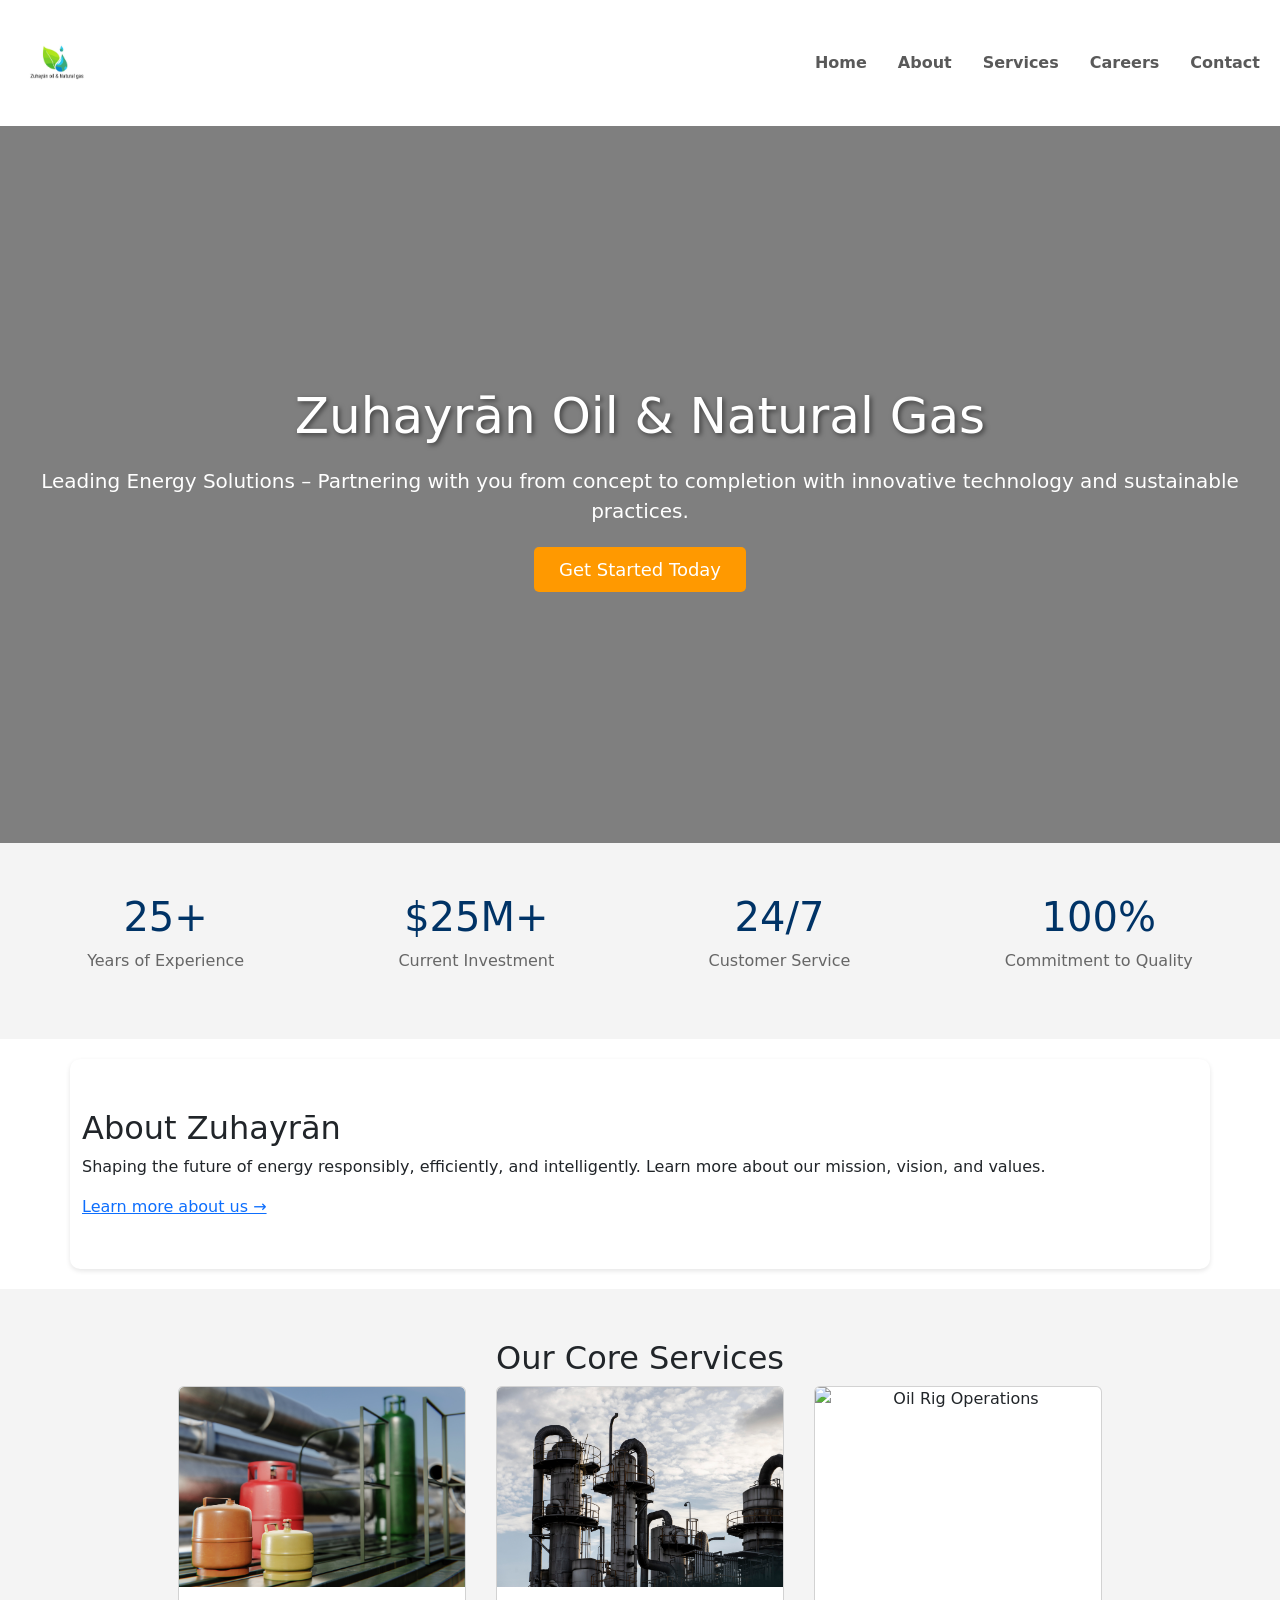
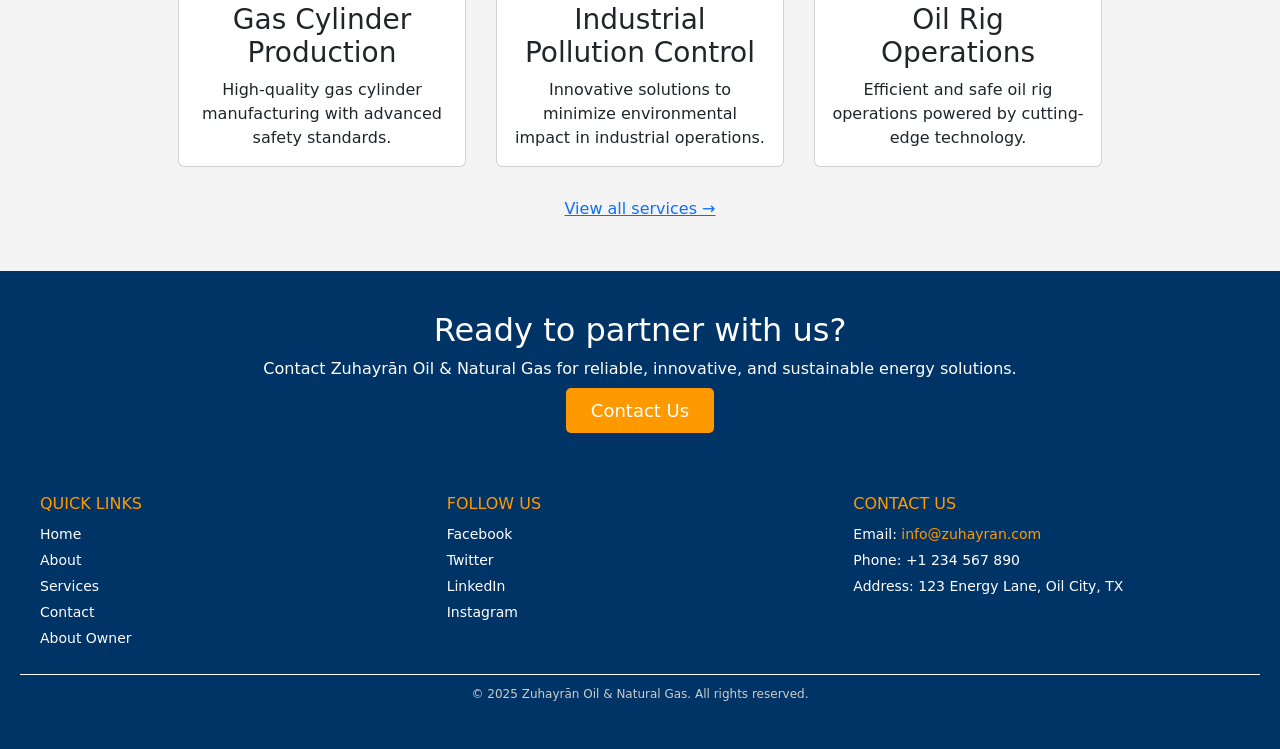
==== index.html @ 7c92bc6f "Initial website commit" ====
<!doctype html>
<html lang="en">
  <head>
    <meta charset="UTF-8" />
    <meta name="viewport" content="width=device-width, initial-scale=1.0" />
    <title>Zuhayrān Oil & Natural Gas - Leading Energy Solutions</title>
    <link rel="stylesheet" href="main/styles.css" />
    <link
      href="https://cdn.jsdelivr.net/npm/bootstrap@5.3.0/dist/css/bootstrap.min.css"
      rel="stylesheet"
    />
    <script src="https://cdn.jsdelivr.net/npm/bootstrap@5.3.0/dist/js/bootstrap.bundle.min.js"></script>
    <style>
      /* Hamburger menu animation */
      .navbar-toggler {
        border: none !important;
        padding: 4px;
        width: 40px;
        height: 40px;
        position: relative;
        transition: all 0.3s ease;
      }

      .navbar-toggler:focus {
        box-shadow: none !important;
        outline: none;
      }

      .navbar-toggler-icon {
        background-image: none !important;
        position: relative;
        display: inline-block;
        width: 30px;
        height: 3px;
        background-color: black;
        transition: all 0.3s ease;
        vertical-align: middle;
      }

      .navbar-toggler-icon::before,
      .navbar-toggler-icon::after {
        content: "";
        position: absolute;
        left: 0;
        width: 30px;
        height: 3px;
        background-color: black;
        transition: all 0.3s ease;
      }

      .navbar-toggler-icon::before {
        top: -10px;
      }

      .navbar-toggler-icon::after {
        top: 10px;
      }

      /* X animation when menu is open */
      .navbar-toggler[aria-expanded="true"] .navbar-toggler-icon {
        background-color: transparent;
      }

      .navbar-toggler[aria-expanded="true"] .navbar-toggler-icon::before {
        top: 0;
        transform: rotate(45deg);
      }

      .navbar-toggler[aria-expanded="true"] .navbar-toggler-icon::after {
        top: 0;
        transform: rotate(-45deg);
      }

      /* Responsive nav */
      .nav-container {
        flex-wrap: wrap;
      }
      .nav-toggle {
        display: none;
        background: none;
        border: none;
        font-size: 2em;
        color: #003366;
        margin-left: auto;
      }
      @media (max-width: 900px) {
        .nav-container {
          flex-direction: column;
          align-items: flex-start;
        }
        nav ul {
          flex-direction: column;
          gap: 0;
          width: 100%;
          display: none;
          background: #003366;
          margin-top: 10px;
        }
        nav ul.show {
          display: flex;
        }
        nav ul li {
          width: 100%;
        }
        nav ul li a {
          display: block;
          padding: 12px 20px;
          border-radius: 0;
        }
        .nav-toggle {
          display: block;
        }
      }
      /* Responsive footer */
      @media (max-width: 900px) {
        .footer-container {
          flex-direction: column;
          align-items: center;
          gap: 30px;
        }
        .footer-links,
        .footer-socials,
        .footer-contact {
          min-width: 0;
          width: 100%;
          text-align: center;
        }
      }
      @media (max-width: 600px) {
        .container,
        .services,
        .stats,
        .about-grid,
        .gallery,
        .contact,
        .footer-container {
          padding-left: 5px !important;
          padding-right: 5px !important;
        }
        .header-top {
          font-size: 12px;
        }
      }
      .nav-link {
        font-weight: bold;
      }
    </style>
  </head>
  <body>
    <nav class="navbar navbar-expand-lg navbar-light" style="background: white">
      <div class="container-fluid">
        <a class="navbar-brand logo" href="index.html"
          ><img src="logo/z logo.jpeg" alt="Zuhayrān" height="100"
        /></a>
        <button
          class="navbar-toggler"
          type="button"
          data-bs-toggle="collapse"
          data-bs-target="#mainNavbar"
          aria-controls="mainNavbar"
          aria-expanded="false"
          aria-label="Toggle navigation"
        >
          <span class="navbar-toggler-icon"></span>
        </button>
        <div class="collapse navbar-collapse" id="mainNavbar">
          <ul class="navbar-nav ms-auto mb-2 mb-lg-0">
            <li class="nav-item">
              <a class="nav-link" href="index.html">Home</a>
            </li>
            <li class="nav-item">
              <a class="nav-link" href="about.html">About</a>
            </li>
            <li class="nav-item">
              <a class="nav-link" href="services.html">Services</a>
            </li>
            <li class="nav-item">
              <a class="nav-link" href="careers.html">Careers</a>
            </li>
            <li class="nav-item">
              <a class="nav-link" href="contact.html">Contact</a>
            </li>
          </ul>
        </div>
      </div>
    </nav>
    <main>
      <!-- Hero Section -->
      <section
        id="home"
        class="hero"
        style="
          background: url(&quot;img/field-with-oil-pump-jacks-surrounded-by-greenery-cloudy-sky-sunlight.jpg&quot;)
            no-repeat center center/cover;
        "
      >
        <div class="hero-content">
          <h1>Zuhayrān Oil & Natural Gas</h1>
          <p>
            Leading Energy Solutions – Partnering with you from concept to
            completion with innovative technology and sustainable practices.
          </p>
          <a href="contact.html" class="cta-button">Get Started Today</a>
        </div>
      </section>

      <!-- Stats Section -->
      <section class="stats">
        <div class="stats-container">
          <div class="stat-item">
            <h3>25+</h3>
            <p>Years of Experience</p>
          </div>
          <div class="stat-item">
            <h3>$25M+</h3>
            <p>Current Investment</p>
          </div>
          <div class="stat-item">
            <h3>24/7</h3>
            <p>Customer Service</p>
          </div>
          <div class="stat-item">
            <h3>100%</h3>
            <p>Commitment to Quality</p>
          </div>
        </div>
      </section>

      <!-- About Preview -->
      <section class="about-preview container">
        <h2>About Zuhayrān</h2>
        <p>
          Shaping the future of energy responsibly, efficiently, and
          intelligently. Learn more about our mission, vision, and values.
        </p>
        <a href="about.html" class="cta-link">Learn more about us &rarr;</a>
      </section>

      <!-- Services Overview -->
      <section class="services-overview services">
        <h2>Our Core Services</h2>
        <div
          class="services-grid"
          style="
            display: flex;
            gap: 30px;
            flex-wrap: wrap;
            justify-content: center;
          "
        >
          <div class="card" style="width: 18rem; overflow: hidden">
            <img
              src="img/3d-rendering-gas-cylinder.jpg"
              class="card-img-top"
              alt="Gas Cylinder"
              style="height: 200px; object-fit: cover"
            />
            <div class="card-body">
              <h3 class="card-title">Gas Cylinder Production</h3>
              <p class="card-text">
                High-quality gas cylinder manufacturing with advanced safety
                standards.
              </p>
            </div>
          </div>
          <div class="card" style="width: 18rem; overflow: hidden">
            <img
              src="img/pollution-industry-exterior-daylight.jpg"
              class="card-img-top"
              alt="Industrial Pollution Control"
              style="height: 200px; object-fit: cover"
            />
            <div class="card-body">
              <h3 class="card-title">Industrial Pollution Control</h3>
              <p class="card-text">
                Innovative solutions to minimize environmental impact in
                industrial operations.
              </p>
            </div>
          </div>
          <div class="card" style="width: 18rem; overflow: hidden">
            <img
              src="img/worker-oil-rig-sunset-created-with-generative-ai-technology.jpg"
              class="card-img-top"
              alt="Oil Rig Operations"
              style="height: 200px; object-fit: cover"
            />
            <div class="card-body">
              <h3 class="card-title">Oil Rig Operations</h3>
              <p class="card-text">
                Efficient and safe oil rig operations powered by cutting-edge
                technology.
              </p>
            </div>
          </div>
        </div>
        <a
          href="services.html"
          class="cta-link"
          style="display: block; margin-top: 30px"
          >View all services &rarr;</a
        >
      </section>

      <!-- Contact CTA -->
      <section
        class="contact-cta"
        style="
          background: #003366;
          color: #fff;
          text-align: center;
          padding: 40px 20px;
        "
      >
        <h2>Ready to partner with us?</h2>
        <p>
          Contact Zuhayrān Oil & Natural Gas for reliable, innovative, and
          sustainable energy solutions.
        </p>
        <a href="contact.html" class="cta-button" style="margin-top: 20px"
          >Contact Us</a
        >
      </section>
    </main>
    <footer>
      <div class="footer-container">
        <div class="footer-links">
          <h4>Quick Links</h4>
          <ul>
            <li><a href="index.html">Home</a></li>
            <li><a href="about.html">About</a></li>
            <li><a href="services.html">Services</a></li>
            <li><a href="contact.html">Contact</a></li>
            <li>
              <a
                href="https://www.7daynews.blog/business.html"
                target="_blank"
                rel="noopener"
                >About Owner</a
              >
            </li>
          </ul>
        </div>
        <div class="footer-socials">
          <h4>Follow Us</h4>
          <ul>
            <li><a href="https://facebook.com" target="_blank">Facebook</a></li>
            <li><a href="https://twitter.com" target="_blank">Twitter</a></li>
            <li><a href="https://linkedin.com" target="_blank">LinkedIn</a></li>
            <li>
              <a href="https://instagram.com" target="_blank">Instagram</a>
            </li>
          </ul>
        </div>
        <div class="footer-contact">
          <h4>Contact Us</h4>
          <p>Email: <a href="mailto:info@zuhayran.com">info@zuhayran.com</a></p>
          <p>Phone: +1 234 567 890</p>
          <p>Address: 123 Energy Lane, Oil City, TX</p>
        </div>
      </div>
      <div class="footer-bottom">
        <p>&copy; 2025 Zuhayrān Oil & Natural Gas. All rights reserved.</p>
      </div>
    </footer>
  </body>
</html>
---- main/styles.css ----
/* Gallery Section */
.gallery {
  padding: 50px 20px;
  text-align: center;
}
.gallery-grid {
  display: flex;
  gap: 15px;
  flex-wrap: wrap;
  justify-content: center;
}
.gallery-grid img {
  max-width: 300px;
  border-radius: 10px;
  box-shadow: 0 2px 5px rgba(0, 0, 0, 0.1);
  transition: transform 0.3s ease;
}
.gallery-grid img:hover {
  transform: scale(1.05);
}
a {
  text-decoration: none;
  color: #003366;
  transition: color 0.3s ease;
}
a:hover {
  color: #0056b3;
}
body {
  font-family: "Roboto", Arial, sans-serif;
  margin: 0;
  padding: 0;
  line-height: 1.6;
  color: #333;
  background-color: #f9f9f9;
}
h1,
h2,
h3 {
  margin: 0;
  color: #003366;
}
header {
  background: #003366;
  color: #fff;
  padding: 15px 20px;
  box-shadow: 0 2px 5px rgba(0, 0, 0, 0.1);
}
.header-top {
  text-align: center;
  font-size: 14px;
  margin-bottom: 10px;
  font-style: italic;
}
.nav-container {
  display: flex;
  justify-content: space-between;
  align-items: center;
  padding: 10px 20px;
}
.logo {
  font-size: 22px;
  font-weight: bold;
  letter-spacing: 1px;
}
nav ul {
  list-style: none;
  display: flex;
  gap: 15px;
  margin: 0;
  padding: 0;
}
nav ul li {
  display: inline;
}
nav ul li a {
  color: #fff;
  font-weight: normal;
  font-size: 14px;
  padding: 5px 8px;
  border-radius: 3px;
  transition: background 0.3s ease;
  text-decoration: none;
}
nav ul li a:hover {
  background: #0056b3;
}
.hero {
  background: url("../img/field-with-oil-pump-jacks-surrounded-by-greenery-cloudy-sky-sunlight.jpg")
    no-repeat center center/cover;
  color: #fff;
  text-align: center;
  padding: 260px 20px;
  position: relative;
}
.hero::after {
  content: "";
  position: absolute;
  top: 0;
  left: 0;
  width: 100%;
  height: 100%;
  background: rgba(0, 0, 0, 0.5);
  z-index: 1;
}
.hero-content {
  position: relative;
  z-index: 2;
}
.hero-content h1 {
  font-size: 50px;
  margin-bottom: 20px;
  text-shadow: 2px 2px 5px rgba(0, 0, 0, 0.5);
}
.hero-content p {
  font-size: 20px;
  margin-bottom: 30px;
}
.cta-button {
  background: #ff9900;
  color: #fff;
  padding: 12px 25px;
  border: none;
  border-radius: 5px;
  font-size: 18px;
  text-decoration: none;
  cursor: pointer;
  transition: background 0.3s ease;
}
.cta-button:hover {
  background: #cc7a00;
}
.stats {
  background: #f4f4f4;
  padding: 50px 20px;
  text-align: center;
}
.stats-container {
  display: flex;
  justify-content: space-around;
  flex-wrap: wrap;
  gap: 20px;
}
.stat-item h3 {
  font-size: 40px;
  color: #003366;
}
.stat-item p {
  font-size: 16px;
  color: #666;
}
.container {
  padding: 50px 20px;
  background: #fff;
  box-shadow: 0 2px 5px rgba(0, 0, 0, 0.1);
  margin: 20px auto;
  max-width: 1200px;
  border-radius: 10px;
}
.about-grid {
  display: flex;
  gap: 30px;
  align-items: center;
  flex-wrap: wrap;
}
.about-content {
  flex: 1;
  display: flex;
  flex-direction: column;
  gap: 20px;
}
.about-item {
  display: flex;
  align-items: center;
  gap: 15px;
}
.about-item img {
  width: 50px;
  height: 50px;
  object-fit: contain;
}
.about-item h3 {
  font-size: 20px;
  color: #003366;
  margin: 0;
}
.about-item p {
  font-size: 16px;
  color: #666;
  margin: 0;
}
.about-image {
  flex: 1;
  max-width: 100%;
  border-radius: 10px;
  box-shadow: 0 2px 5px rgba(0, 0, 0, 0.1);
}
.services {
  background: #f4f4f4;
  padding: 50px 20px;
  text-align: center;
}
.services-grid {
  display: flex;
  gap: 30px;
  flex-wrap: wrap;
  justify-content: center;
}
.service-card {
  background: #fff;
  border: 1px solid #ddd;
  border-radius: 10px;
  padding: 20px;
  max-width: 300px;
  text-align: center;
  box-shadow: 0 2px 5px rgba(0, 0, 0, 0.1);
  transition:
    transform 0.3s ease,
    box-shadow 0.3s ease;
}
.service-card:hover {
  transform: translateY(-5px);
  box-shadow: 0 4px 10px rgba(0, 0, 0, 0.2);
}
.service-card img {
  max-width: 100%;
  border-radius: 10px;
  margin-bottom: 15px;
}
.interactive-video {
  background: #f4f4f4;
  padding: 30px 20px;
  text-align: center;
}
.interactive-video h2 {
  font-size: 24px;
  color: #003366;
  margin-bottom: 10px;
}
.interactive-video p {
  font-size: 14px;
  color: #666;
  margin-bottom: 15px;
}
.video-container {
  max-width: 500px;
  margin: 0 auto;
  position: relative;
  padding-top: 40%;
}
.video-container iframe {
  position: absolute;
  top: 0;
  left: 0;
  width: 100%;
  height: 100%;
  border-radius: 10px;
  box-shadow: 0 2px 5px rgba(0, 0, 0, 0.1);
}
.contact {
  background: #f4f4f4;
  padding: 50px 20px;
  text-align: center;
}
.contact form {
  max-width: 600px;
  margin: 0 auto;
  display: flex;
  flex-direction: column;
  gap: 15px;
}
.contact input,
.contact textarea {
  width: 100%;
  padding: 15px;
  border: 1px solid #ddd;
  border-radius: 5px;
  font-size: 16px;
}
.contact button {
  background: #003366;
  color: #fff;
  padding: 15px;
  border: none;
  border-radius: 5px;
  font-size: 18px;
  cursor: pointer;
  transition: background 0.3s ease;
}
.contact button:hover {
  background: #0056b3;
}
footer {
  background: #003366;
  color: #fff;
  padding: 30px 20px;
  font-size: 14px;
}
.footer-container {
  display: flex;
  justify-content: space-between;
  flex-wrap: wrap;
  gap: 20px;
  max-width: 1200px;
  margin: 0 auto;
}
.footer-links,
.footer-socials,
.footer-contact {
  flex: 1;
  min-width: 200px;
}
.footer-links h4,
.footer-socials h4,
.footer-contact h4 {
  font-size: 16px;
  margin-bottom: 10px;
  text-transform: uppercase;
  color: #ff9900;
}
.footer-links ul,
.footer-socials ul {
  list-style: none;
  padding: 0;
  margin: 0;
}
.footer-links ul li,
.footer-socials ul li {
  margin-bottom: 5px;
}
.footer-links ul li a,
.footer-socials ul li a {
  color: #fff;
  text-decoration: none;
  transition: color 0.3s ease;
}
.footer-links ul li a:hover,
.footer-socials ul li a:hover {
  color: #ff9900;
}
.footer-contact p {
  margin: 5px 0;
}
.footer-contact a {
  color: #ff9900;
  text-decoration: none;
}
.footer-contact a:hover {
  text-decoration: underline;
}
.footer-bottom {
  text-align: center;
  margin-top: 20px;
  border-top: 1px solid #fff;
  padding-top: 10px;
  font-size: 12px;
  color: #ccc;
}
@media (max-width: 900px) {
  .about-grid,
  .services-grid,
  .footer-container {
    flex-direction: column;
    align-items: center;
  }
  .about-image {
    margin-top: 2em;
  }
}
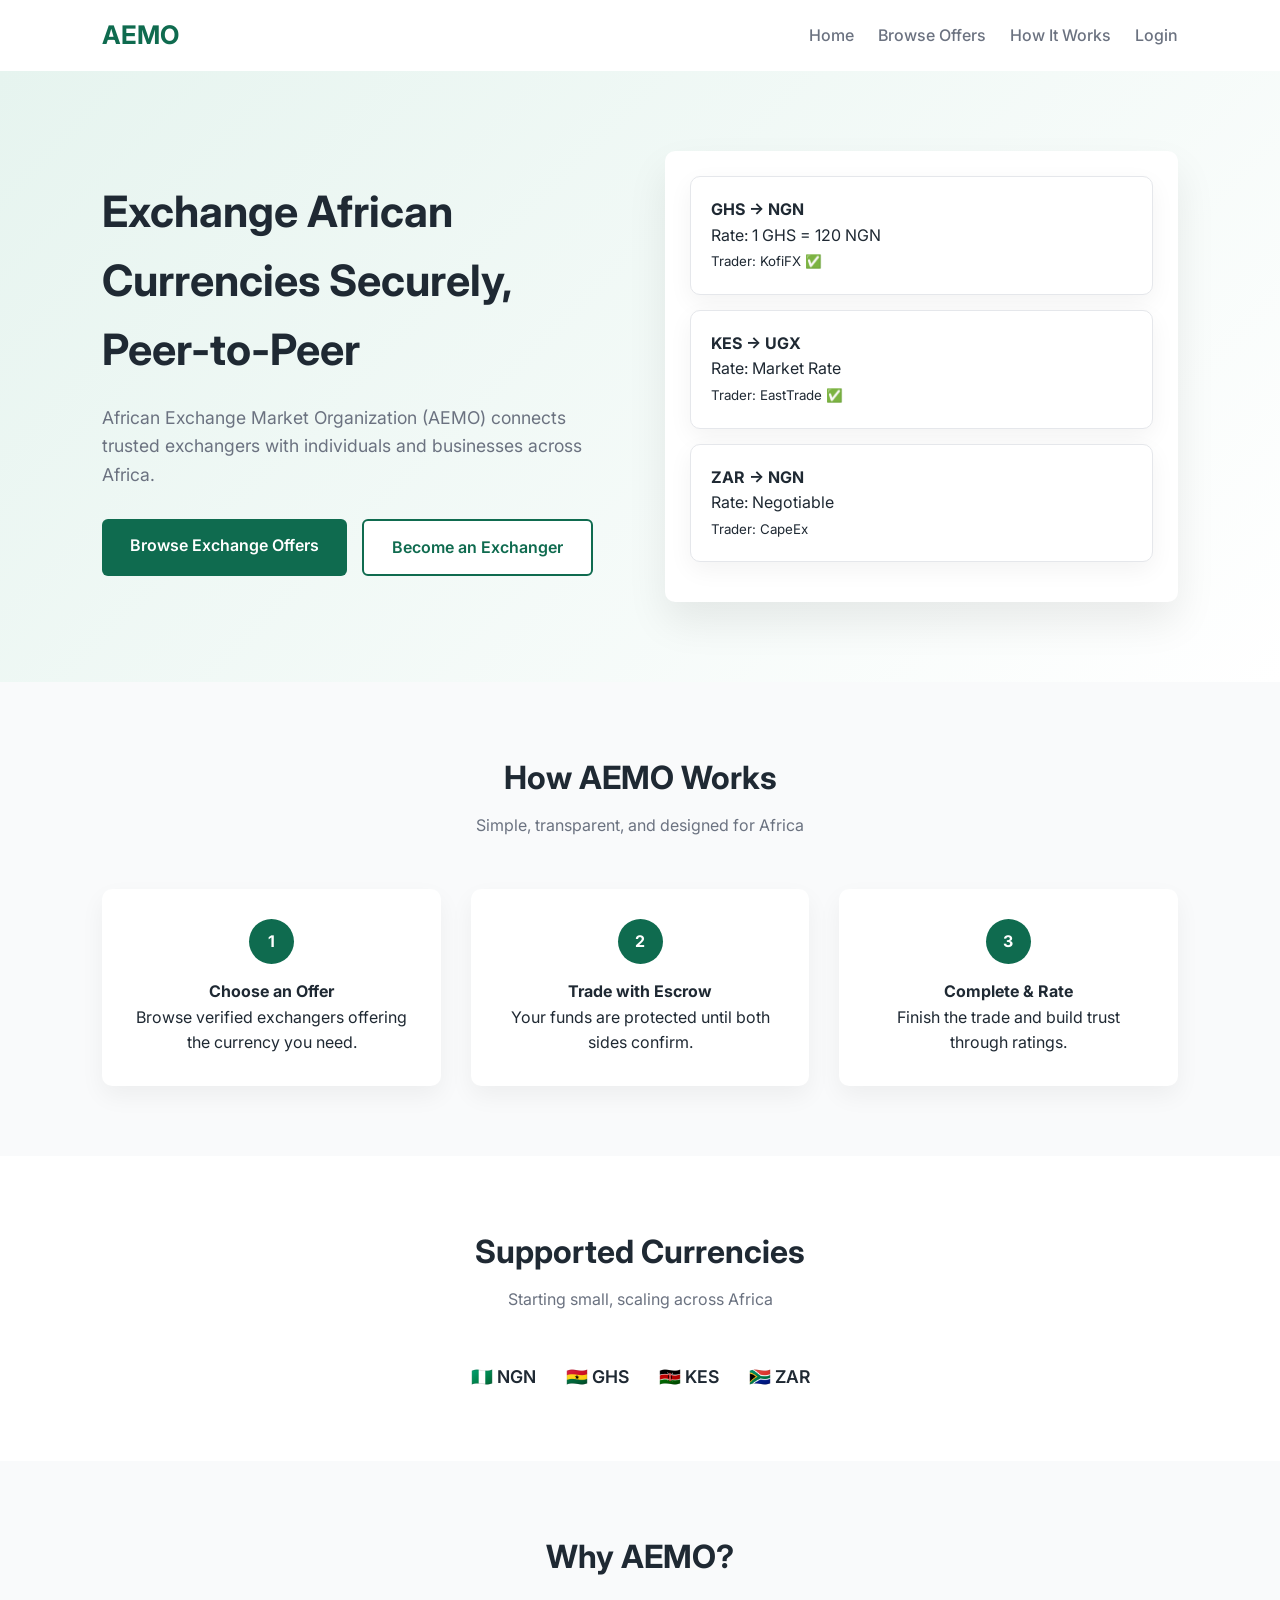
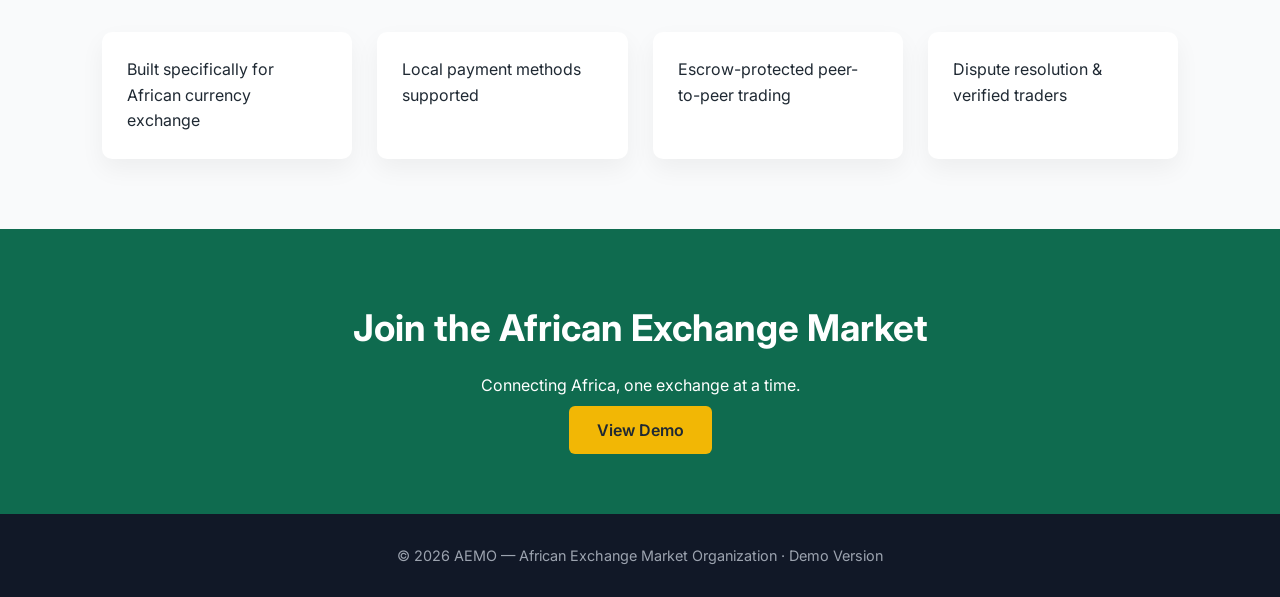
==== commit a7d342b0: "Initial AEMO platform setup" ====
--- a/index.html
+++ b/index.html
@@ -1,367 +1,136 @@
-<!doctype html>
-<html lang="en">
-  <head>
-    <meta charset="UTF-8" />
-    <meta name="viewport" content="width=device-width, initial-scale=1.0" />
-    <title>Zuhayrān Oil & Natural Gas - Leading Energy Solutions</title>
-    <link rel="stylesheet" href="main/styles.css" />
-    <link
-      href="https://cdn.jsdelivr.net/npm/bootstrap@5.3.0/dist/css/bootstrap.min.css"
-      rel="stylesheet"
-    />
-    <script src="https://cdn.jsdelivr.net/npm/bootstrap@5.3.0/dist/js/bootstrap.bundle.min.js"></script>
-    <style>
-      /* Hamburger menu animation */
-      .navbar-toggler {
-        border: none !important;
-        padding: 4px;
-        width: 40px;
-        height: 40px;
-        position: relative;
-        transition: all 0.3s ease;
-      }
-
-      .navbar-toggler:focus {
-        box-shadow: none !important;
-        outline: none;
-      }
-
-      .navbar-toggler-icon {
-        background-image: none !important;
-        position: relative;
-        display: inline-block;
-        width: 30px;
-        height: 3px;
-        background-color: black;
-        transition: all 0.3s ease;
-        vertical-align: middle;
-      }
-
-      .navbar-toggler-icon::before,
-      .navbar-toggler-icon::after {
-        content: "";
-        position: absolute;
-        left: 0;
-        width: 30px;
-        height: 3px;
-        background-color: black;
-        transition: all 0.3s ease;
-      }
-
-      .navbar-toggler-icon::before {
-        top: -10px;
-      }
-
-      .navbar-toggler-icon::after {
-        top: 10px;
-      }
-
-      /* X animation when menu is open */
-      .navbar-toggler[aria-expanded="true"] .navbar-toggler-icon {
-        background-color: transparent;
-      }
-
-      .navbar-toggler[aria-expanded="true"] .navbar-toggler-icon::before {
-        top: 0;
-        transform: rotate(45deg);
-      }
-
-      .navbar-toggler[aria-expanded="true"] .navbar-toggler-icon::after {
-        top: 0;
-        transform: rotate(-45deg);
-      }
-
-      /* Responsive nav */
-      .nav-container {
-        flex-wrap: wrap;
-      }
-      .nav-toggle {
-        display: none;
-        background: none;
-        border: none;
-        font-size: 2em;
-        color: #003366;
-        margin-left: auto;
-      }
-      @media (max-width: 900px) {
-        .nav-container {
-          flex-direction: column;
-          align-items: flex-start;
-        }
-        nav ul {
-          flex-direction: column;
-          gap: 0;
-          width: 100%;
-          display: none;
-          background: #003366;
-          margin-top: 10px;
-        }
-        nav ul.show {
-          display: flex;
-        }
-        nav ul li {
-          width: 100%;
-        }
-        nav ul li a {
-          display: block;
-          padding: 12px 20px;
-          border-radius: 0;
-        }
-        .nav-toggle {
-          display: block;
-        }
-      }
-      /* Responsive footer */
-      @media (max-width: 900px) {
-        .footer-container {
-          flex-direction: column;
-          align-items: center;
-          gap: 30px;
-        }
-        .footer-links,
-        .footer-socials,
-        .footer-contact {
-          min-width: 0;
-          width: 100%;
-          text-align: center;
-        }
-      }
-      @media (max-width: 600px) {
-        .container,
-        .services,
-        .stats,
-        .about-grid,
-        .gallery,
-        .contact,
-        .footer-container {
-          padding-left: 5px !important;
-          padding-right: 5px !important;
-        }
-        .header-top {
-          font-size: 12px;
-        }
-      }
-      .nav-link {
-        font-weight: bold;
-      }
-    </style>
-  </head>
-  <body>
-    <nav class="navbar navbar-expand-lg navbar-light" style="background: white">
-      <div class="container-fluid">
-        <a class="navbar-brand logo" href="index.html"
-          ><img src="logo/z logo.jpeg" alt="Zuhayrān" height="100"
-        /></a>
-        <button
-          class="navbar-toggler"
-          type="button"
-          data-bs-toggle="collapse"
-          data-bs-target="#mainNavbar"
-          aria-controls="mainNavbar"
-          aria-expanded="false"
-          aria-label="Toggle navigation"
-        >
-          <span class="navbar-toggler-icon"></span>
-        </button>
-        <div class="collapse navbar-collapse" id="mainNavbar">
-          <ul class="navbar-nav ms-auto mb-2 mb-lg-0">
-            <li class="nav-item">
-              <a class="nav-link" href="index.html">Home</a>
-            </li>
-            <li class="nav-item">
-              <a class="nav-link" href="about.html">About</a>
-            </li>
-            <li class="nav-item">
-              <a class="nav-link" href="services.html">Services</a>
-            </li>
-            <li class="nav-item">
-              <a class="nav-link" href="careers.html">Careers</a>
-            </li>
-            <li class="nav-item">
-              <a class="nav-link" href="contact.html">Contact</a>
-            </li>
-          </ul>
-        </div>
-      </div>
-    </nav>
-    <main>
-      <!-- Hero Section -->
-      <section
-        id="home"
-        class="hero"
-        style="
-          background: url(&quot;img/field-with-oil-pump-jacks-surrounded-by-greenery-cloudy-sky-sunlight.jpg&quot;)
-            no-repeat center center/cover;
-        "
-      >
-        <div class="hero-content">
-          <h1>Zuhayrān Oil & Natural Gas</h1>
-          <p>
-            Leading Energy Solutions – Partnering with you from concept to
-            completion with innovative technology and sustainable practices.
-          </p>
-          <a href="contact.html" class="cta-button">Get Started Today</a>
-        </div>
-      </section>
-
-      <!-- Stats Section -->
-      <section class="stats">
-        <div class="stats-container">
-          <div class="stat-item">
-            <h3>25+</h3>
-            <p>Years of Experience</p>
-          </div>
-          <div class="stat-item">
-            <h3>$25M+</h3>
-            <p>Current Investment</p>
-          </div>
-          <div class="stat-item">
-            <h3>24/7</h3>
-            <p>Customer Service</p>
-          </div>
-          <div class="stat-item">
-            <h3>100%</h3>
-            <p>Commitment to Quality</p>
-          </div>
-        </div>
-      </section>
-
-      <!-- About Preview -->
-      <section class="about-preview container">
-        <h2>About Zuhayrān</h2>
-        <p>
-          Shaping the future of energy responsibly, efficiently, and
-          intelligently. Learn more about our mission, vision, and values.
-        </p>
-        <a href="about.html" class="cta-link">Learn more about us &rarr;</a>
-      </section>
-
-      <!-- Services Overview -->
-      <section class="services-overview services">
-        <h2>Our Core Services</h2>
-        <div
-          class="services-grid"
-          style="
-            display: flex;
-            gap: 30px;
-            flex-wrap: wrap;
-            justify-content: center;
-          "
-        >
-          <div class="card" style="width: 18rem; overflow: hidden">
-            <img
-              src="img/3d-rendering-gas-cylinder.jpg"
-              class="card-img-top"
-              alt="Gas Cylinder"
-              style="height: 200px; object-fit: cover"
-            />
-            <div class="card-body">
-              <h3 class="card-title">Gas Cylinder Production</h3>
-              <p class="card-text">
-                High-quality gas cylinder manufacturing with advanced safety
-                standards.
-              </p>
-            </div>
-          </div>
-          <div class="card" style="width: 18rem; overflow: hidden">
-            <img
-              src="img/pollution-industry-exterior-daylight.jpg"
-              class="card-img-top"
-              alt="Industrial Pollution Control"
-              style="height: 200px; object-fit: cover"
-            />
-            <div class="card-body">
-              <h3 class="card-title">Industrial Pollution Control</h3>
-              <p class="card-text">
-                Innovative solutions to minimize environmental impact in
-                industrial operations.
-              </p>
-            </div>
-          </div>
-          <div class="card" style="width: 18rem; overflow: hidden">
-            <img
-              src="img/worker-oil-rig-sunset-created-with-generative-ai-technology.jpg"
-              class="card-img-top"
-              alt="Oil Rig Operations"
-              style="height: 200px; object-fit: cover"
-            />
-            <div class="card-body">
-              <h3 class="card-title">Oil Rig Operations</h3>
-              <p class="card-text">
-                Efficient and safe oil rig operations powered by cutting-edge
-                technology.
-              </p>
-            </div>
-          </div>
-        </div>
-        <a
-          href="services.html"
-          class="cta-link"
-          style="display: block; margin-top: 30px"
-          >View all services &rarr;</a
-        >
-      </section>
-
-      <!-- Contact CTA -->
-      <section
-        class="contact-cta"
-        style="
-          background: #003366;
-          color: #fff;
-          text-align: center;
-          padding: 40px 20px;
-        "
-      >
-        <h2>Ready to partner with us?</h2>
-        <p>
-          Contact Zuhayrān Oil & Natural Gas for reliable, innovative, and
-          sustainable energy solutions.
-        </p>
-        <a href="contact.html" class="cta-button" style="margin-top: 20px"
-          >Contact Us</a
-        >
-      </section>
-    </main>
-    <footer>
-      <div class="footer-container">
-        <div class="footer-links">
-          <h4>Quick Links</h4>
-          <ul>
-            <li><a href="index.html">Home</a></li>
-            <li><a href="about.html">About</a></li>
-            <li><a href="services.html">Services</a></li>
-            <li><a href="contact.html">Contact</a></li>
-            <li>
-              <a
-                href="https://www.7daynews.blog/business.html"
-                target="_blank"
-                rel="noopener"
-                >About Owner</a
-              >
-            </li>
-          </ul>
-        </div>
-        <div class="footer-socials">
-          <h4>Follow Us</h4>
-          <ul>
-            <li><a href="https://facebook.com" target="_blank">Facebook</a></li>
-            <li><a href="https://twitter.com" target="_blank">Twitter</a></li>
-            <li><a href="https://linkedin.com" target="_blank">LinkedIn</a></li>
-            <li>
-              <a href="https://instagram.com" target="_blank">Instagram</a>
-            </li>
-          </ul>
-        </div>
-        <div class="footer-contact">
-          <h4>Contact Us</h4>
-          <p>Email: <a href="mailto:info@zuhayran.com">info@zuhayran.com</a></p>
-          <p>Phone: +1 234 567 890</p>
-          <p>Address: 123 Energy Lane, Oil City, TX</p>
-        </div>
-      </div>
-      <div class="footer-bottom">
-        <p>&copy; 2025 Zuhayrān Oil & Natural Gas. All rights reserved.</p>
-      </div>
-    </footer>
-  </body>
-</html>
+<!doctype html>
+<html lang="en">
+  <head>
+    <meta charset="UTF-8" />
+    <meta name="viewport" content="width=device-width, initial-scale=1.0" />
+    <title>AEMO – African Exchange Market Organization</title>
+
+    <!-- Google Font -->
+    <link
+      href="https://fonts.googleapis.com/css2?family=Inter:wght@300;400;500;600;700&display=swap"
+      rel="stylesheet"
+    />
+
+    <!-- CSS -->
+    <link rel="stylesheet" href="assest/css/stylesheet.css" />
+  </head>
+  <body>
+    <!-- Header / Navigation -->
+    <header class="header">
+      <h1 class="logo">AEMO</h1>
+      <nav class="nav">
+        <a href="#">Home</a>
+        <a href="offer.html">Browse Offers</a>
+        <a href="#">How It Works</a>
+        <a href="login.html">Login</a>
+      </nav>
+    </header>
+
+    <!-- Hero Section -->
+    <section class="hero">
+      <div class="hero-text">
+        <h2>Exchange African Currencies Securely, Peer-to-Peer</h2>
+        <p>
+          African Exchange Market Organization (AEMO) connects trusted
+          exchangers with individuals and businesses across Africa.
+        </p>
+
+        <div class="hero-buttons">
+          <a href="#" class="btn btn-primary">Browse Exchange Offers</a>
+          <a href="#" class="btn btn-secondary">Become an Exchanger</a>
+        </div>
+      </div>
+
+      <div class="hero-mockup">
+        <div class="offer-card">
+          <strong>GHS → NGN</strong>
+          <p>Rate: 1 GHS = 120 NGN</p>
+          <small>Trader: KofiFX ✅</small>
+        </div>
+
+        <div class="offer-card">
+          <strong>KES → UGX</strong>
+          <p>Rate: Market Rate</p>
+          <small>Trader: EastTrade ✅</small>
+        </div>
+
+        <div class="offer-card">
+          <strong>ZAR → NGN</strong>
+          <p>Rate: Negotiable</p>
+          <small>Trader: CapeEx</small>
+        </div>
+      </div>
+    </section>
+
+    <!-- How It Works -->
+    <section class="section">
+      <div class="section-title">
+        <h3>How AEMO Works</h3>
+        <p>Simple, transparent, and designed for Africa</p>
+      </div>
+
+      <div class="steps">
+        <div class="step">
+          <span>1</span>
+          <h4>Choose an Offer</h4>
+          <p>Browse verified exchangers offering the currency you need.</p>
+        </div>
+
+        <div class="step">
+          <span>2</span>
+          <h4>Trade with Escrow</h4>
+          <p>Your funds are protected until both sides confirm.</p>
+        </div>
+
+        <div class="step">
+          <span>3</span>
+          <h4>Complete & Rate</h4>
+          <p>Finish the trade and build trust through ratings.</p>
+        </div>
+      </div>
+    </section>
+
+    <!-- Supported Currencies -->
+    <section class="section light">
+      <div class="section-title">
+        <h3>Supported Currencies</h3>
+        <p>Starting small, scaling across Africa</p>
+      </div>
+
+      <div class="currencies">
+        <span>🇳🇬 NGN</span>
+        <span>🇬🇭 GHS</span>
+        <span>🇰🇪 KES</span>
+        <span>🇿🇦 ZAR</span>
+      </div>
+    </section>
+
+    <!-- Why AEMO -->
+    <section class="section">
+      <div class="section-title">
+        <h3>Why AEMO?</h3>
+      </div>
+
+      <div class="why">
+        <div>Built specifically for African currency exchange</div>
+        <div>Local payment methods supported</div>
+        <div>Escrow-protected peer-to-peer trading</div>
+        <div>Dispute resolution & verified traders</div>
+      </div>
+    </section>
+
+    <!-- Call to Action -->
+    <section class="cta">
+      <h3>Join the African Exchange Market</h3>
+      <p>Connecting Africa, one exchange at a time.</p>
+      <a href="#" class="btn btn-cta">View Demo</a>
+    </section>
+
+    <!-- Footer -->
+    <footer class="footer">
+      © 2026 AEMO — African Exchange Market Organization · Demo Version
+    </footer>
+
+    <script src="assest/index.js"></script>
+  </body>
+</html>
--- a/assest/css/stylesheet.css
+++ b/assest/css/stylesheet.css
@@ -0,0 +1,472 @@
+:root {
+  --primary: #0f6b4f;
+  --secondary: #f2b705;
+  --dark: #1f2933;
+  --light: #f9fafb;
+  --gray: #6b7280;
+}
+
+* {
+  box-sizing: border-box;
+  margin: 0;
+  padding: 0;
+  font-family: "Inter", sans-serif;
+}
+
+body {
+  background: var(--light);
+  color: var(--dark);
+  line-height: 1.6;
+}
+
+/* Header */
+.header {
+  background: #ffffff;
+  padding: 20px 8%;
+  display: flex;
+  justify-content: space-between;
+  align-items: center;
+  box-shadow: 0 2px 10px rgba(0, 0, 0, 0.05);
+}
+
+.logo {
+  color: var(--primary);
+  font-size: 1.5rem;
+  font-weight: 700;
+}
+
+.nav a {
+  margin-left: 20px;
+  text-decoration: none;
+  color: var(--gray);
+  font-weight: 500;
+}
+
+.nav a:hover {
+  color: var(--primary);
+}
+
+/* Hero */
+.hero {
+  padding: 80px 8%;
+  display: grid;
+  grid-template-columns: 1fr 1fr;
+  gap: 50px;
+  align-items: center;
+  background: linear-gradient(135deg, #e6f4ef, #ffffff);
+}
+
+.hero-text h2 {
+  font-size: 2.7rem;
+  margin-bottom: 20px;
+}
+
+.hero-text p {
+  font-size: 1.1rem;
+  color: var(--gray);
+  margin-bottom: 30px;
+}
+
+.hero-buttons {
+  display: flex;
+  gap: 15px;
+}
+
+/* Buttons */
+.btn {
+  padding: 14px 28px;
+  border-radius: 6px;
+  text-decoration: none;
+  font-weight: 600;
+}
+
+.btn-primary {
+  background: var(--primary);
+  color: #ffffff;
+}
+
+.btn-secondary {
+  background: #ffffff;
+  color: var(--primary);
+  border: 2px solid var(--primary);
+}
+
+.btn-cta {
+  background: var(--secondary);
+  color: var(--dark);
+}
+
+/* Mockup Cards */
+.hero-mockup {
+  background: #ffffff;
+  padding: 25px;
+  border-radius: 10px;
+  box-shadow: 0 20px 40px rgba(0, 0, 0, 0.08);
+}
+
+.offer-card {
+  border: 1px solid #e5e7eb;
+  border-radius: 8px;
+  padding: 15px;
+  margin-bottom: 15px;
+}
+
+/* Sections */
+.section {
+  padding: 70px 8%;
+}
+
+.section.light {
+  background: #ffffff;
+}
+
+.section-title {
+  text-align: center;
+  margin-bottom: 50px;
+}
+
+.section-title h3 {
+  font-size: 2rem;
+  margin-bottom: 10px;
+}
+
+.section-title p {
+  color: var(--gray);
+}
+
+/* Steps */
+.steps {
+  display: grid;
+  grid-template-columns: repeat(3, 1fr);
+  gap: 30px;
+}
+
+.step {
+  background: #ffffff;
+  padding: 30px;
+  border-radius: 10px;
+  text-align: center;
+  box-shadow: 0 10px 25px rgba(0, 0, 0, 0.05);
+}
+
+.step span {
+  display: inline-block;
+  width: 45px;
+  height: 45px;
+  background: var(--primary);
+  color: #ffffff;
+  border-radius: 50%;
+  line-height: 45px;
+  font-weight: 700;
+  margin-bottom: 15px;
+}
+
+/* Currencies */
+.currencies {
+  display: flex;
+  justify-content: center;
+  gap: 30px;
+  font-size: 1.1rem;
+  font-weight: 600;
+}
+
+/* Why AEMO */
+.why {
+  display: grid;
+  grid-template-columns: repeat(4, 1fr);
+  gap: 25px;
+}
+
+.why div {
+  background: #ffffff;
+  padding: 25px;
+  border-radius: 10px;
+  box-shadow: 0 10px 25px rgba(0, 0, 0, 0.05);
+}
+
+/* CTA */
+.cta {
+  background: var(--primary);
+  color: #ffffff;
+  text-align: center;
+  padding: 70px 8%;
+}
+
+.cta h3 {
+  font-size: 2.3rem;
+  margin-bottom: 15px;
+}
+
+.cta p {
+  margin-bottom: 20px;
+}
+
+/* Footer */
+.footer {
+  background: #111827;
+  color: #9ca3af;
+  text-align: center;
+  padding: 30px;
+  font-size: 0.9rem;
+}
+
+/* Responsive */
+@media (max-width: 900px) {
+  .hero {
+    grid-template-columns: 1fr;
+  }
+
+  .steps,
+  .why {
+    grid-template-columns: 1fr;
+  }
+}
+
+/* Offers page css */
+
+:root {
+  --primary: #0f6b4f;
+  --secondary: #f2b705;
+  --dark: #1f2933;
+  --light: #f9fafb;
+  --gray: #6b7280;
+}
+
+/* Reset */
+* {
+  box-sizing: border-box;
+  margin: 0;
+  padding: 0;
+  font-family: "Inter", sans-serif;
+}
+
+body {
+  background: var(--light);
+  color: var(--dark);
+  line-height: 1.6;
+}
+
+/* Header */
+.header {
+  background: white;
+  padding: 15px 8%;
+  display: flex;
+  justify-content: space-between;
+  align-items: center;
+  box-shadow: 0 2px 10px rgba(0, 0, 0, 0.08);
+}
+
+.logo {
+  color: var(--primary);
+  font-size: 1.6rem;
+  font-weight: 700;
+}
+
+.nav a {
+  margin-left: 20px;
+  color: var(--gray);
+  text-decoration: none;
+  font-weight: 500;
+}
+
+.nav a:hover {
+  color: var(--primary);
+}
+
+/* Title */
+.page-title {
+  text-align: center;
+  padding: 40px 8%;
+}
+
+.page-title h2 {
+  font-size: 2.2rem;
+  margin-bottom: 8px;
+}
+
+.page-title p {
+  color: var(--gray);
+}
+
+/* Filter */
+.filter-section {
+  padding: 15px 8%;
+  text-align: right;
+}
+
+.filter-section select {
+  padding: 10px 12px;
+  border-radius: 5px;
+  border: 1px solid var(--gray);
+}
+
+/* Offers */
+.offers-container {
+  display: grid;
+  grid-template-columns: repeat(auto-fit, minmax(260px, 1fr));
+  gap: 25px;
+  padding: 0 8% 50px;
+}
+
+.offer-card {
+  background: white;
+  padding: 20px;
+  border-radius: 10px;
+  box-shadow: 0 8px 25px rgba(0, 0, 0, 0.05);
+  text-align: left;
+}
+
+.offer-card h3 {
+  margin-bottom: 10px;
+}
+
+.btn-trade {
+  margin-top: 15px;
+  padding: 10px 16px;
+  background: var(--primary);
+  color: white;
+  border: none;
+  border-radius: 6px;
+  cursor: pointer;
+  font-weight: 600;
+}
+
+.btn-trade:hover {
+  background: var(--secondary);
+  color: var(--dark);
+}
+
+/* Modal */
+.modal {
+  position: fixed;
+  top: 0;
+  left: 0;
+  width: 100%;
+  height: 100%;
+  background: rgba(0, 0, 0, 0.5);
+  display: flex;
+  justify-content: center;
+  align-items: center;
+}
+
+.hidden {
+  display: none;
+}
+
+.modal-content {
+  background: white;
+  padding: 25px 30px;
+  border-radius: 10px;
+  width: 90%;
+  max-width: 400px;
+  text-align: center;
+}
+
+.close-btn {
+  float: right;
+  font-size: 1.5rem;
+  cursor: pointer;
+}
+
+.btn-confirm {
+  padding: 10px 18px;
+  background: var(--secondary);
+  border: none;
+  border-radius: 6px;
+  font-weight: 600;
+  cursor: pointer;
+  margin-top: 15px;
+}
+
+/* login and create account */
+/* 
+
+:root {
+  --primary: #0f6b4f;
+  --secondary: #f2b705;
+  --dark: #1f2933;
+  --gray: #6b7280;
+  --light: #f9fafb;
+}
+
+* {
+  box-sizing: border-box;
+  margin: 0;
+  padding: 0;
+  font-family: "Inter", sans-serif;
+}
+
+body {
+  background: linear-gradient(135deg, #e6f4ef, #ffffff);
+  height: 100vh;
+  display: flex;
+  justify-content: center;
+  align-items: center;
+}
+
+.auth-container {
+  background: white;
+  padding: 40px 35px;
+  width: 100%;
+  max-width: 380px;
+  border-radius: 12px;
+  box-shadow: 0 20px 40px rgba(0, 0, 0, 0.08);
+  text-align: center;
+}
+
+.logo {
+  color: var(--primary);
+  font-size: 1.8rem;
+  font-weight: 700;
+  margin-bottom: 10px;
+}
+
+h2 {
+  margin-bottom: 5px;
+}
+
+.subtitle {
+  color: var(--gray);
+  margin-bottom: 25px;
+}
+
+form input {
+  width: 100%;
+  padding: 12px 14px;
+  margin-bottom: 15px;
+  border-radius: 6px;
+  border: 1px solid #d1d5db;
+  font-size: 0.95rem;
+}
+
+form input:focus {
+  outline: none;
+  border-color: var(--primary);
+}
+
+form button {
+  width: 100%;
+  padding: 12px;
+  background: var(--primary);
+  color: white;
+  border: none;
+  border-radius: 6px;
+  font-weight: 600;
+  cursor: pointer;
+}
+
+form button:hover {
+  background: var(--secondary);
+  color: var(--dark);
+}
+
+.switch {
+  margin-top: 20px;
+  font-size: 0.9rem;
+}
+
+.switch a {
+  color: var(--primary);
+  font-weight: 600;
+  text-decoration: none;
+} */
